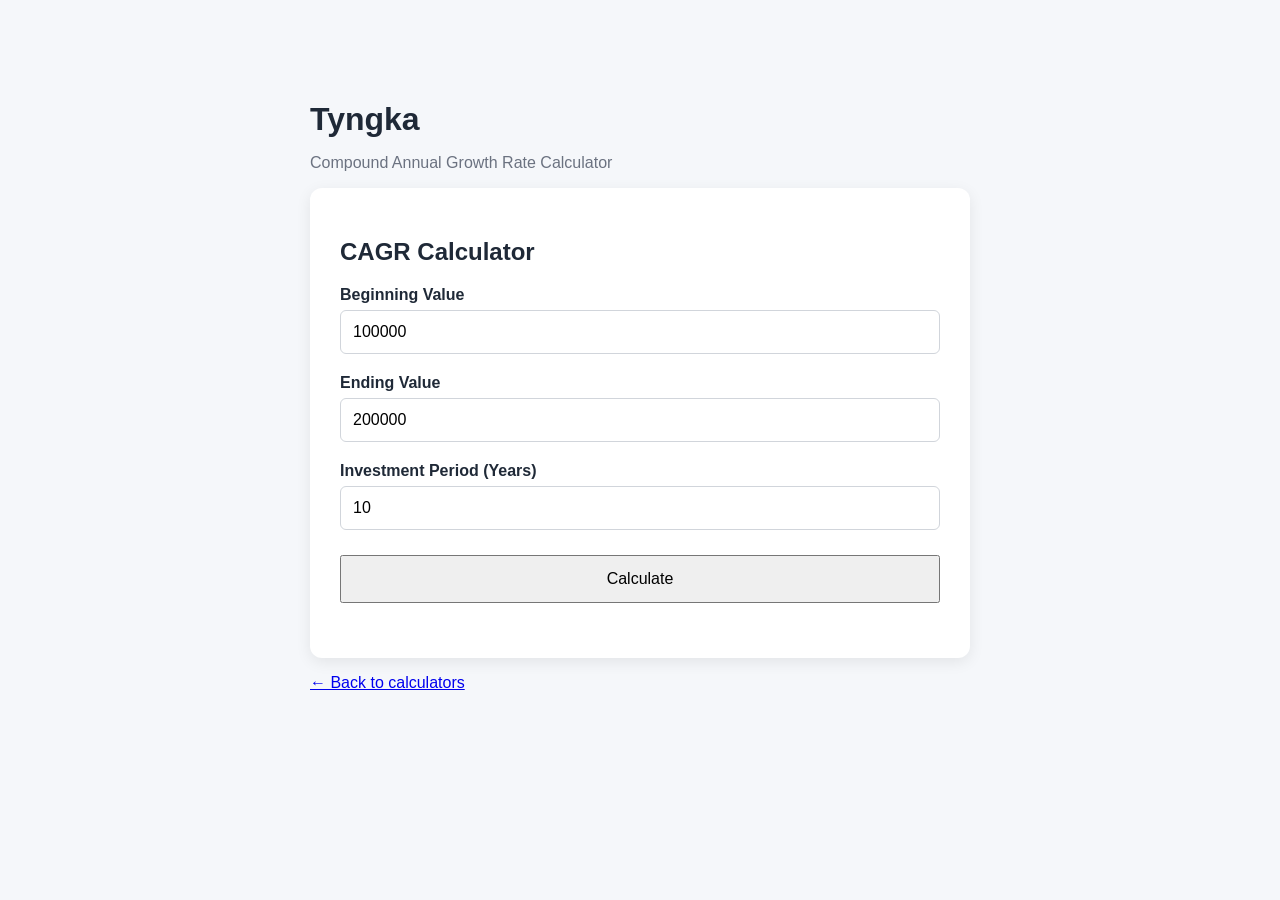
==== frontend/cagr.html @ e42d1c28 "Add calculator navigation and CAGR frontend" ====
<!DOCTYPE html>
<html lang="en">
<head>
    <meta charset="UTF-8">
    <meta name="viewport" content="width=device-width, initial-scale=1.0">

    <title>Tyngka - CAGR Calculator</title>

    <link rel="stylesheet" href="style.css">
</head>

<body>

    <main class="container">

        <h1>Tyngka</h1>

        <p class="subtitle">
            Compound Annual Growth Rate Calculator
        </p>

        <section class="calculator">

            <h2>CAGR Calculator</h2>

            <label for="beginning-value">
                Beginning Value
            </label>

            <input
                id="beginning-value"
                type="number"
                value="100000"
                min="1"
            >

            <label for="ending-value">
                Ending Value
            </label>

            <input
                id="ending-value"
                type="number"
                value="200000"
                min="1"
            >

            <label for="years">
                Investment Period (Years)
            </label>

            <input
                id="years"
                type="number"
                value="10"
                min="1"
                max="100"
                step="1"
            >

            <button id="calculate-cagr-button">
                Calculate
            </button>

            <div id="cagr-result" class="result"></div>

        </section>

        <p>
            <a href="index.html">← Back to calculators</a>
        </p>

    </main>

    <script src="cagr.js"></script>

</body>
</html>
---- frontend/style.css ----
* {
    box-sizing: border-box;
}

body {
    margin: 0;
    font-family: Arial, sans-serif;
    background: #f5f7fa;
    color: #1f2937;
}

.container {
    max-width: 700px;
    margin: 60px auto;
    padding: 20px;
}

h1 {
    margin-bottom: 5px;
}

.subtitle {
    color: #6b7280;
}

.calculator {
    background: white;
    padding: 30px;
    border-radius: 12px;
    box-shadow: 0 4px 15px rgba(0, 0, 0, 0.08);
}

label {
    display: block;
    margin-top: 20px;
    margin-bottom: 6px;
    font-weight: bold;
}

input {
    width: 100%;
    padding: 12px;
    font-size: 16px;
    border: 1px solid #d1d5db;
    border-radius: 6px;
}

button {
    margin-top: 25px;
    width: 100%;
    padding: 13px;
    font-size: 16px;
    cursor: pointer;
}

.result {
    margin-top: 25px;
    font-size: 18px;
    font-weight: bold;
}

.result-item {
    display: flex;
    justify-content: space-between;
    padding: 15px 0;
    border-bottom: 1px solid #e5e7eb;
}

.result-item:last-child {
    border-bottom: none;
}

.result-item strong {
    font-size: 20px;
}
.calculator-grid {
    display: grid;
    grid-template-columns: repeat(2, 1fr);
    gap: 20px;
    margin-top: 30px;
}

.calculator-card {
    display: block;
    background: white;
    padding: 25px;
    border-radius: 12px;
    box-shadow: 0 4px 15px rgba(0, 0, 0, 0.08);

    text-decoration: none;
    color: inherit;

    transition: transform 0.2s ease;
}

.calculator-card:hover {
    transform: translateY(-3px);
}

.calculator-card h2 {
    margin-top: 0;
}

.calculator-card p {
    color: #6b7280;
    line-height: 1.5;
}

.calculator-card span {
    font-weight: bold;
}

.calculator-card.disabled {
    opacity: 0.6;
    cursor: not-allowed;
}
@media (max-width: 600px) {
    .calculator-grid {
        grid-template-columns: 1fr;
    }
}
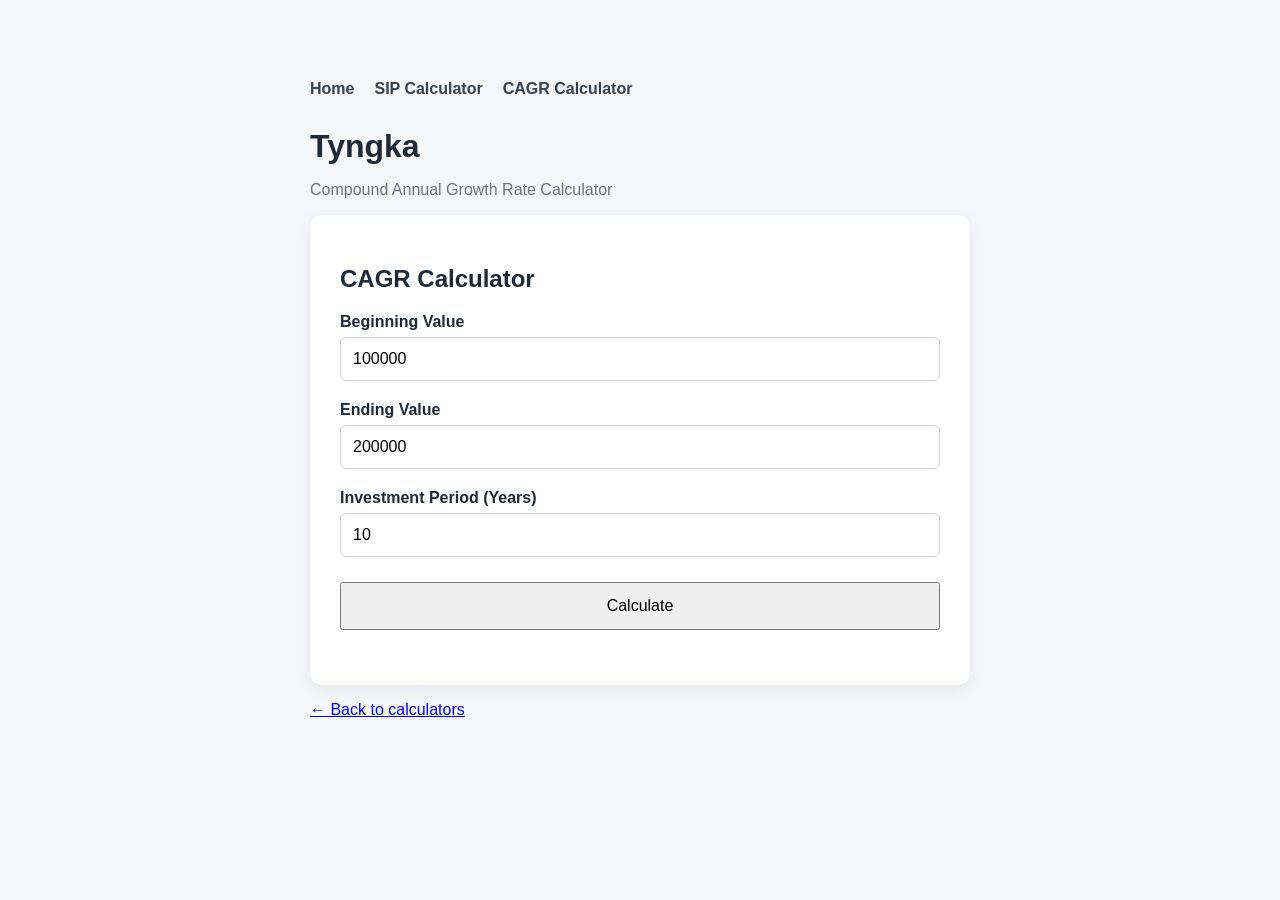
==== commit 54e33460: "Add calculator navigation and responsive styling" ====
--- a/frontend/cagr.html
+++ b/frontend/cagr.html
@@ -12,7 +12,13 @@
 <body>
 
     <main class="container">
+    <nav class="navigation">
 
+     <a href="index.html">Home</a>
+     <a href="sip.html">SIP Calculator</a>
+     <a href="cagr.html">CAGR Calculator</a>
+
+    </nav>
         <h1>Tyngka</h1>
 
         <p class="subtitle">
--- a/frontend/style.css
+++ b/frontend/style.css
@@ -118,4 +118,24 @@
     .calculator-grid {
         grid-template-columns: 1fr;
     }
+    
+    .navigation{
+        flex-direction: column;
+        gap:10px;
+    }
 }
+.navigation {
+    display: flex;
+    gap: 20px;
+    margin-bottom: 30px;
+}
+
+.navigation a {
+    text-decoration: none;
+    color: #374151;
+    font-weight: bold;
+}
+
+.navigation a:hover {
+    text-decoration: underline;
+}
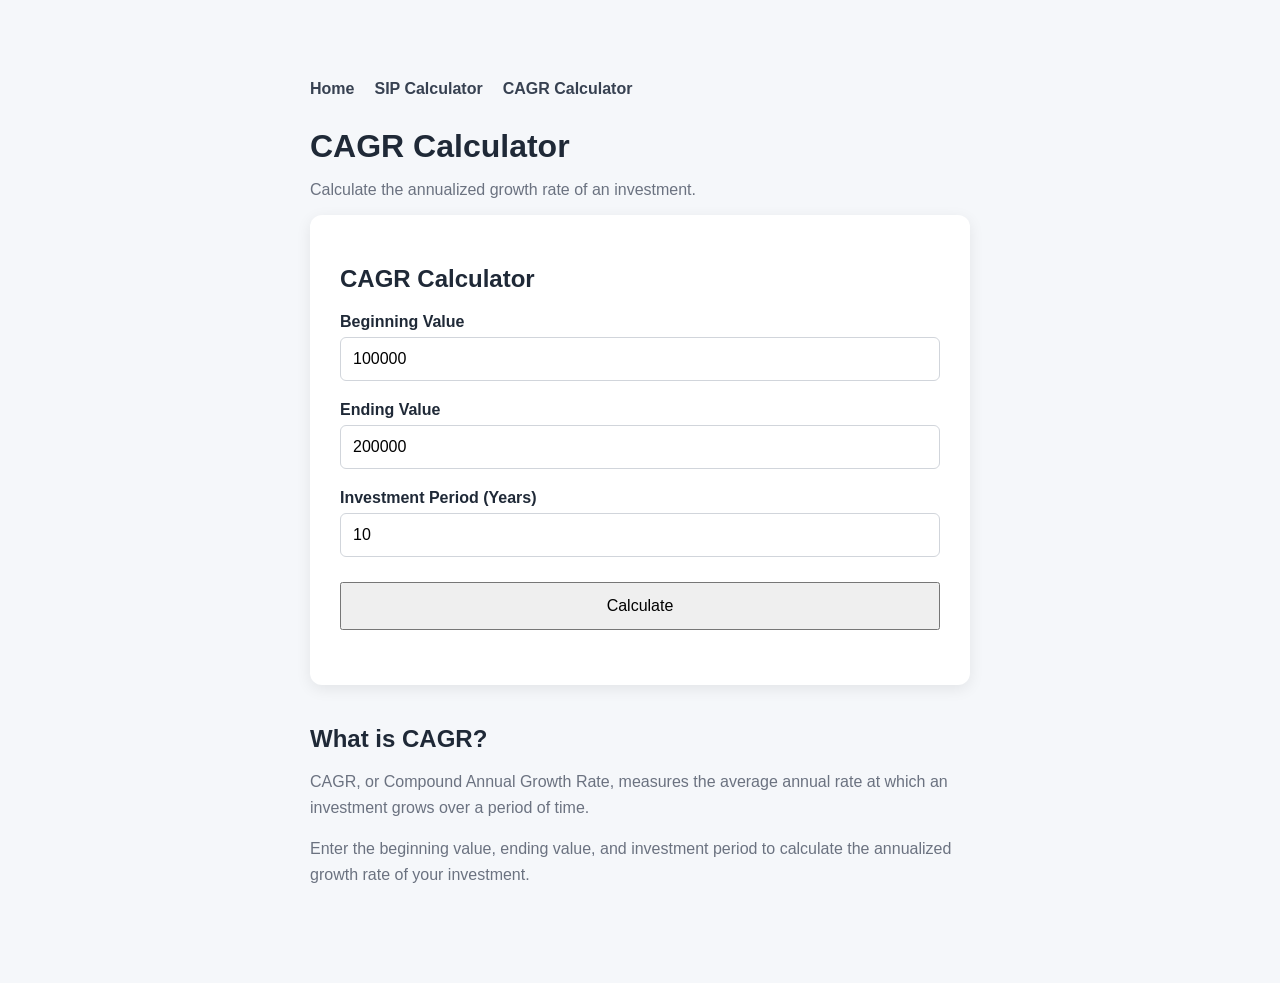
==== commit d108d3e3: "Improve CAGR calculator SEO" ====
--- a/frontend/cagr.html
+++ b/frontend/cagr.html
@@ -4,29 +4,33 @@
     <meta charset="UTF-8">
     <meta name="viewport" content="width=device-width, initial-scale=1.0">
 
-    <title>Tyngka - CAGR Calculator</title>
-
+    <title>Tyngka CAGR Calculator - Calculate Annualized Returns</title>
+    <meta
+        name="description"
+        content="Use the Tyngka CAGR Calculator to calculate the compound annual growth rate of an investment based on its beginning value, ending value, and investment period."
+    >
     <link rel="stylesheet" href="style.css">
 </head>
 
 <body>
 
     <main class="container">
-    <nav class="navigation">
 
-     <a href="index.html">Home</a>
-     <a href="sip.html">SIP Calculator</a>
-     <a href="cagr.html">CAGR Calculator</a>
+        <nav class="navigation">
 
-    </nav>
-        <h1>Tyngka</h1>
+            <a href="index.html">Home</a>
+            <a href="sip.html">SIP Calculator</a>
+            <a href="cagr.html">CAGR Calculator</a>
+
+        </nav>
+
+        <h1>CAGR Calculator</h1>
 
         <p class="subtitle">
-            Compound Annual Growth Rate Calculator
+            Calculate the annualized growth rate of an investment.
         </p>
 
         <section class="calculator">
-
             <h2>CAGR Calculator</h2>
 
             <label for="beginning-value">
@@ -71,10 +75,21 @@
             <div id="cagr-result" class="result"></div>
 
         </section>
+        <section class="about-section">
 
-        <p>
-            <a href="index.html">← Back to calculators</a>
-        </p>
+            <h2>What is CAGR?</h2>
+
+            <p>
+                CAGR, or Compound Annual Growth Rate, measures the average
+                annual rate at which an investment grows over a period of time.
+            </p>
+
+            <p>
+                Enter the beginning value, ending value, and investment period
+                to calculate the annualized growth rate of your investment.
+            </p>
+
+        </section>
 
     </main>
 
--- a/frontend/style.css
+++ b/frontend/style.css
@@ -73,6 +73,7 @@
 .result-item strong {
     font-size: 20px;
 }
+
 .calculator-grid {
     display: grid;
     grid-template-columns: repeat(2, 1fr);
@@ -114,6 +115,7 @@
     opacity: 0.6;
     cursor: not-allowed;
 }
+
 @media (max-width: 600px) {
     .calculator-grid {
         grid-template-columns: 1fr;
@@ -124,6 +126,7 @@
         gap:10px;
     }
 }
+
 .navigation {
     display: flex;
     gap: 20px;
@@ -139,3 +142,16 @@
 .navigation a:hover {
     text-decoration: underline;
 }
+
+.about-section {
+    margin-top: 40px;
+}
+
+.about-section h2 {
+    margin-bottom: 10px;
+}
+
+.about-section p {
+    color: #6b7280;
+    line-height: 1.6;
+}
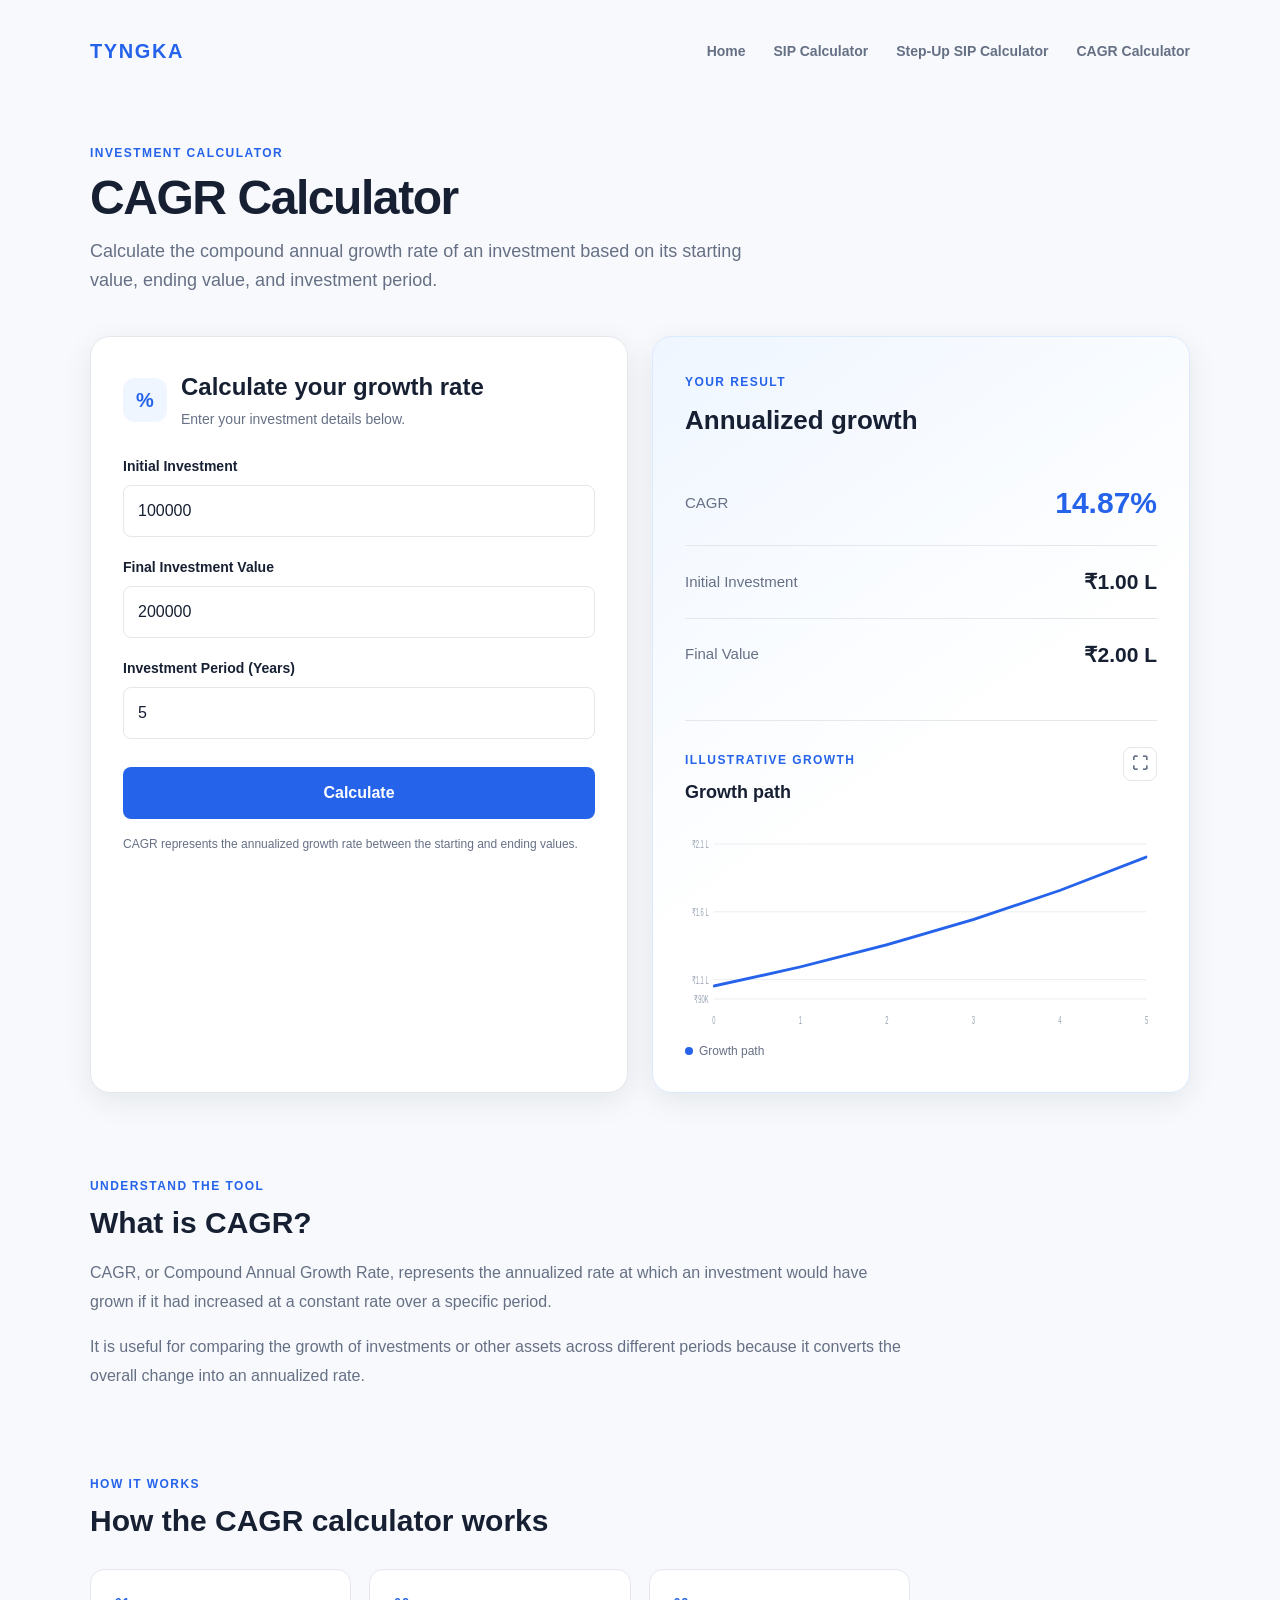
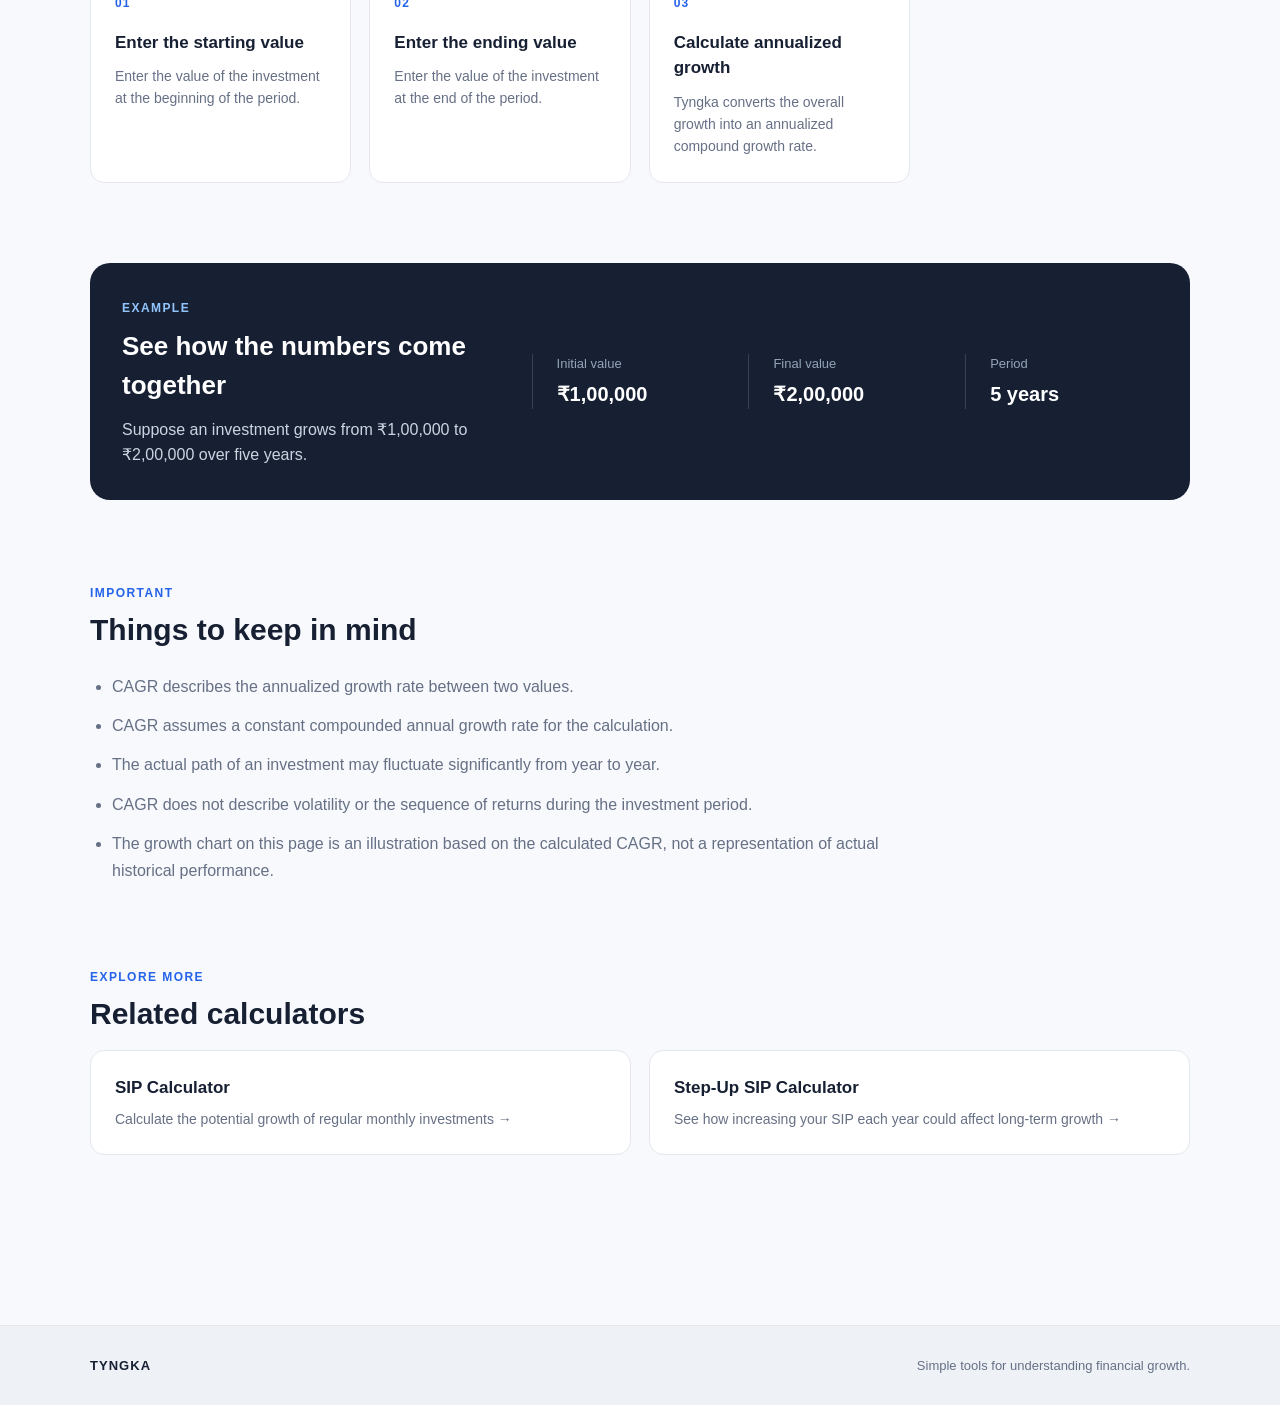
==== commit 6f26893a: "Add CAGR calculator" ====
--- a/frontend/cagr.html
+++ b/frontend/cagr.html
@@ -1,99 +1,673 @@
 <!DOCTYPE html>
 <html lang="en">
+
 <head>
+
     <meta charset="UTF-8">
-    <meta name="viewport" content="width=device-width, initial-scale=1.0">
-
-    <title>Tyngka CAGR Calculator - Calculate Annualized Returns</title>
+
+    <meta
+        name="viewport"
+        content="width=device-width, initial-scale=1.0"
+    >
+
+    <title>
+        Tyngka CAGR Calculator - Calculate Annualized Investment Growth
+    </title>
+
     <meta
         name="description"
-        content="Use the Tyngka CAGR Calculator to calculate the compound annual growth rate of an investment based on its beginning value, ending value, and investment period."
+        content="Use the Tyngka CAGR Calculator to calculate the compound annual growth rate of an investment based on its starting value, ending value, and investment period."
     >
-    <link rel="stylesheet" href="style.css">
+
+    <link
+        rel="stylesheet"
+        href="style.css"
+    >
+
 </head>
 
+
 <body>
 
     <main class="container">
 
+        <!-- Navigation -->
+
         <nav class="navigation">
 
-            <a href="index.html">Home</a>
-            <a href="sip.html">SIP Calculator</a>
-            <a href="cagr.html">CAGR Calculator</a>
+            <a href="index.html">
+                Home
+            </a>
+
+            <a href="sip.html">
+                SIP Calculator
+            </a>
+
+            <a href="step-up-sip.html">
+                Step-Up SIP Calculator
+            </a>
+
+            <a href="cagr.html">
+                CAGR Calculator
+            </a>
 
         </nav>
 
-        <h1>CAGR Calculator</h1>
-
-        <p class="subtitle">
-            Calculate the annualized growth rate of an investment.
-        </p>
-
-        <section class="calculator">
-            <h2>CAGR Calculator</h2>
-
-            <label for="beginning-value">
-                Beginning Value
-            </label>
-
-            <input
-                id="beginning-value"
-                type="number"
-                value="100000"
-                min="1"
-            >
-
-            <label for="ending-value">
-                Ending Value
-            </label>
-
-            <input
-                id="ending-value"
-                type="number"
-                value="200000"
-                min="1"
-            >
-
-            <label for="years">
-                Investment Period (Years)
-            </label>
-
-            <input
-                id="years"
-                type="number"
-                value="10"
-                min="1"
-                max="100"
-                step="1"
-            >
-
-            <button id="calculate-cagr-button">
-                Calculate
-            </button>
-
-            <div id="cagr-result" class="result"></div>
+
+        <!-- Page Header -->
+
+        <section class="page-header">
+
+            <span class="eyebrow">
+                INVESTMENT CALCULATOR
+            </span>
+
+            <h1>
+                CAGR Calculator
+            </h1>
+
+            <p class="subtitle">
+                Calculate the compound annual growth rate of an investment
+                based on its starting value, ending value, and investment period.
+            </p>
 
         </section>
-        <section class="about-section">
-
-            <h2>What is CAGR?</h2>
+
+
+        <!-- Calculator -->
+
+        <section class="calculator-layout">
+
+
+            <!-- Input Card -->
+
+            <div class="calculator calculator-input-card">
+
+                <div class="calculator-heading">
+
+                    <span class="calculator-icon">
+                        %
+                    </span>
+
+                    <div>
+
+                        <h2>
+                            Calculate your growth rate
+                        </h2>
+
+                        <p>
+                            Enter your investment details below.
+                        </p>
+
+                    </div>
+
+                </div>
+
+
+                <form id="cagrForm">
+
+
+                    <label for="initial-investment">
+                        Initial Investment
+                    </label>
+
+                    <input
+                        id="initial-investment"
+                        type="number"
+                        value="100000"
+                        min="1"
+                        inputmode="numeric"
+                        required
+                    >
+
+
+                    <label for="final-investment">
+                        Final Investment Value
+                    </label>
+
+                    <input
+                        id="final-investment"
+                        type="number"
+                        value="200000"
+                        min="0"
+                        inputmode="numeric"
+                        required
+                    >
+
+
+                    <label for="years">
+                        Investment Period (Years)
+                    </label>
+
+                    <input
+                        id="years"
+                        type="number"
+                        value="5"
+                        min="1"
+                        max="100"
+                        step="1"
+                        inputmode="numeric"
+                        required
+                    >
+
+
+                    <button
+                        id="calculate-button"
+                        type="submit"
+                    >
+                        Calculate
+                    </button>
+
+
+                    <p class="calculator-note">
+                        CAGR represents the annualized growth rate between
+                        the starting and ending values.
+                    </p>
+
+                </form>
+
+            </div>
+
+
+            <!-- Result Card -->
+
+            <div class="result-card">
+
+                <div class="result-card-header">
+
+                    <span class="eyebrow">
+                        YOUR RESULT
+                    </span>
+
+                    <h2>
+                        Annualized growth
+                    </h2>
+
+                </div>
+
+
+                <div
+                    id="result"
+                    class="result"
+                >
+
+                    <div
+                        id="result-placeholder"
+                        class="result-placeholder"
+                        hidden
+                    >
+
+                        <span class="result-placeholder-icon">
+                            %
+                        </span>
+
+                        <p>
+                            Enter your investment details and select
+                            <strong>Calculate</strong> to see your CAGR.
+                        </p>
+
+                    </div>
+
+
+                    <div id="result-values">
+
+                        <div class="result-item">
+
+                            <span>
+                                CAGR
+                            </span>
+
+                            <strong
+                                id="cagr-value"
+                            >
+                                —
+                            </strong>
+
+                        </div>
+
+
+                        <div class="result-item">
+
+                            <span>
+                                Initial Investment
+                            </span>
+
+                            <strong
+                                id="initial-value"
+                            >
+                                —
+                            </strong>
+
+                        </div>
+
+
+                        <div class="result-item">
+
+                            <span>
+                                Final Value
+                            </span>
+
+                            <strong
+                                id="final-value"
+                            >
+                                —
+                            </strong>
+
+                        </div>
+
+                    </div>
+
+                </div>
+
+
+                <!-- Growth Chart -->
+
+                <div
+                    id="projection-chart-section"
+                    class="projection-chart-section"
+                    hidden
+                >
+
+                    <div class="projection-chart-header">
+
+                        <div>
+
+                            <span class="eyebrow">
+                                ILLUSTRATIVE GROWTH
+                            </span>
+
+                            <h3>
+                                Growth path
+                            </h3>
+
+                        </div>
+
+
+                        <button
+                            type="button"
+                            id="maximize-chart-button"
+                            class="chart-expand-button"
+                            aria-label="Maximize CAGR growth chart"
+                            title="Expand chart"
+                        >
+                            ⛶
+                        </button>
+
+                    </div>
+
+
+                    <div
+                        id="projection-chart"
+                        class="projection-chart"
+                        role="button"
+                        tabindex="0"
+                        aria-label="Open enlarged CAGR growth chart"
+                    ></div>
+
+
+                    <div class="chart-legend">
+
+                        <span>
+                            <i class="legend-dot projected"></i>
+                            Growth path
+                        </span>
+
+                    </div>
+
+                </div>
+
+            </div>
+
+        </section>
+
+
+        <!-- Chart Dialog -->
+
+        <dialog
+            id="chart-dialog"
+            class="chart-dialog"
+        >
+
+            <div class="chart-dialog-header">
+
+                <div>
+
+                    <span class="eyebrow">
+                        ILLUSTRATIVE GROWTH
+                    </span>
+
+                    <h2>
+                        CAGR growth path
+                    </h2>
+
+                </div>
+
+
+                <button
+                    type="button"
+                    id="close-chart-button"
+                    class="chart-close-button"
+                    aria-label="Close chart"
+                    title="Close"
+                >
+                    ×
+                </button>
+
+            </div>
+
+
+            <div
+                id="projection-chart-large"
+                class="projection-chart-large"
+            ></div>
+
+
+            <div class="chart-legend">
+
+                <span>
+                    <i class="legend-dot invested"></i>
+                    Starting value
+                </span>
+
+                <span>
+                    <i class="legend-dot projected"></i>
+                    Growth path
+                </span>
+
+            </div>
+
+        </dialog>
+
+
+        <!-- About -->
+
+        <section class="content-section">
+
+            <span class="eyebrow">
+                UNDERSTAND THE TOOL
+            </span>
+
+            <h2>
+                What is CAGR?
+            </h2>
 
             <p>
-                CAGR, or Compound Annual Growth Rate, measures the average
-                annual rate at which an investment grows over a period of time.
+                CAGR, or Compound Annual Growth Rate, represents the
+                annualized rate at which an investment would have grown
+                if it had increased at a constant rate over a specific
+                period.
             </p>
 
             <p>
-                Enter the beginning value, ending value, and investment period
-                to calculate the annualized growth rate of your investment.
+                It is useful for comparing the growth of investments
+                or other assets across different periods because it
+                converts the overall change into an annualized rate.
             </p>
 
         </section>
 
+
+        <!-- How It Works -->
+
+        <section class="content-section">
+
+            <span class="eyebrow">
+                HOW IT WORKS
+            </span>
+
+            <h2>
+                How the CAGR calculator works
+            </h2>
+
+            <div class="info-grid">
+
+
+                <div class="info-card">
+
+                    <span class="info-number">
+                        01
+                    </span>
+
+                    <h3>
+                        Enter the starting value
+                    </h3>
+
+                    <p>
+                        Enter the value of the investment at the beginning
+                        of the period.
+                    </p>
+
+                </div>
+
+
+                <div class="info-card">
+
+                    <span class="info-number">
+                        02
+                    </span>
+
+                    <h3>
+                        Enter the ending value
+                    </h3>
+
+                    <p>
+                        Enter the value of the investment at the end of
+                        the period.
+                    </p>
+
+                </div>
+
+
+                <div class="info-card">
+
+                    <span class="info-number">
+                        03
+                    </span>
+
+                    <h3>
+                        Calculate annualized growth
+                    </h3>
+
+                    <p>
+                        Tyngka converts the overall growth into an
+                        annualized compound growth rate.
+                    </p>
+
+                </div>
+
+
+            </div>
+
+        </section>
+
+
+        <!-- Example -->
+
+        <section class="example-section">
+
+            <div class="example-card">
+
+                <div>
+
+                    <span class="eyebrow">
+                        EXAMPLE
+                    </span>
+
+                    <h2>
+                        See how the numbers come together
+                    </h2>
+
+                    <p>
+                        Suppose an investment grows from ₹1,00,000 to
+                        ₹2,00,000 over five years.
+                    </p>
+
+                </div>
+
+
+                <div class="example-value">
+
+                    <span>
+                        Initial value
+                    </span>
+
+                    <strong>
+                        ₹1,00,000
+                    </strong>
+
+                </div>
+
+
+                <div class="example-value">
+
+                    <span>
+                        Final value
+                    </span>
+
+                    <strong>
+                        ₹2,00,000
+                    </strong>
+
+                </div>
+
+
+                <div class="example-value">
+
+                    <span>
+                        Period
+                    </span>
+
+                    <strong>
+                        5 years
+                    </strong>
+
+                </div>
+
+            </div>
+
+        </section>
+
+
+        <!-- Assumptions -->
+
+        <section class="content-section">
+
+            <span class="eyebrow">
+                IMPORTANT
+            </span>
+
+            <h2>
+                Things to keep in mind
+            </h2>
+
+            <ul class="assumption-list">
+
+                <li>
+                    CAGR describes the annualized growth rate between
+                    two values.
+                </li>
+
+                <li>
+                    CAGR assumes a constant compounded annual growth
+                    rate for the calculation.
+                </li>
+
+                <li>
+                    The actual path of an investment may fluctuate
+                    significantly from year to year.
+                </li>
+
+                <li>
+                    CAGR does not describe volatility or the sequence
+                    of returns during the investment period.
+                </li>
+
+                <li>
+                    The growth chart on this page is an illustration
+                    based on the calculated CAGR, not a representation
+                    of actual historical performance.
+                </li>
+
+            </ul>
+
+        </section>
+
+
+        <!-- Related Calculators -->
+
+        <section class="related-section">
+
+            <span class="eyebrow">
+                EXPLORE MORE
+            </span>
+
+            <h2>
+                Related calculators
+            </h2>
+
+            <div class="related-grid">
+
+                <a
+                    href="sip.html"
+                    class="related-card"
+                >
+
+                    <strong>
+                        SIP Calculator
+                    </strong>
+
+                    <span>
+                        Calculate the potential growth of regular monthly
+                        investments →
+                    </span>
+
+                </a>
+
+
+                <a
+                    href="step-up-sip.html"
+                    class="related-card"
+                >
+
+                    <strong>
+                        Step-Up SIP Calculator
+                    </strong>
+
+                    <span>
+                        See how increasing your SIP each year could affect
+                        long-term growth →
+                    </span>
+
+                </a>
+
+            </div>
+
+        </section>
+
     </main>
 
+
+    <!-- Footer -->
+
+    <footer class="site-footer">
+
+        <div class="footer-inner">
+
+            <strong>
+                TYNGKA
+            </strong>
+
+            <span>
+                Simple tools for understanding financial growth.
+            </span>
+
+        </div>
+
+    </footer>
+
+
     <script src="cagr.js"></script>
 
 </body>
+
 </html>
--- a/frontend/style.css
+++ b/frontend/style.css
@@ -1,157 +1,1045 @@
+:root {
+    --tyngka-bg: #f7f9fc;
+    --tyngka-surface: #ffffff;
+    --tyngka-text: #172033;
+    --tyngka-muted: #667085;
+    --tyngka-border: #e4e7ec;
+    --tyngka-primary: #2563eb;
+    --tyngka-primary-dark: #1d4ed8;
+    --tyngka-success: #059669;
+
+    --radius-sm: 8px;
+    --radius-md: 14px;
+    --radius-lg: 20px;
+
+    --shadow-card: 0 8px 30px rgba(16, 24, 40, 0.08);
+    --shadow-hover: 0 12px 35px rgba(16, 24, 40, 0.12);
+
+    --content-width: 1100px;
+}
+
+
+/* ---------- Global ---------- */
+
 * {
     box-sizing: border-box;
+}
+
+html {
+    scroll-behavior: smooth;
 }
 
 body {
     margin: 0;
     font-family: Arial, sans-serif;
-    background: #f5f7fa;
-    color: #1f2937;
-}
+    background: var(--tyngka-bg);
+    color: var(--tyngka-text);
+    line-height: 1.5;
+}
+
+a {
+    color: inherit;
+}
+
+button,
+input {
+    font: inherit;
+}
+
+
+/* ---------- Layout ---------- */
 
 .container {
+    width: min(var(--content-width), calc(100% - 40px));
+    margin: 0 auto;
+    padding: 32px 0 70px;
+}
+
+
+/* ---------- Navigation ---------- */
+
+.navigation {
+    display: flex;
+    align-items: center;
+    gap: 28px;
+    margin-bottom: 70px;
+    padding: 4px 0;
+}
+
+.navigation::before {
+    content: "TYNGKA";
+    margin-right: auto;
+    font-size: 20px;
+    font-weight: 800;
+    letter-spacing: 0.08em;
+    color: var(--tyngka-primary);
+}
+
+.navigation a {
+    text-decoration: none;
+    color: var(--tyngka-muted);
+    font-size: 14px;
+    font-weight: 600;
+    transition: color 0.2s ease;
+}
+
+.navigation a:hover {
+    color: var(--tyngka-primary);
+}
+
+
+/* ---------- Page Header ---------- */
+
+h1 {
+    margin: 0 0 12px;
+    font-size: clamp(32px, 5vw, 48px);
+    line-height: 1.1;
+    letter-spacing: -0.03em;
+}
+
+.subtitle {
     max-width: 700px;
-    margin: 60px auto;
-    padding: 20px;
-}
-
-h1 {
-    margin-bottom: 5px;
-}
-
-.subtitle {
-    color: #6b7280;
-}
+    margin: 0;
+    color: var(--tyngka-muted);
+    font-size: 18px;
+    line-height: 1.6;
+}
+
+
+/* ---------- Calculator Grid ---------- */
+
+.calculator-grid {
+    display: grid;
+    grid-template-columns: repeat(3, 1fr);
+    gap: 24px;
+    margin-top: 45px;
+}
+
+
+/* ---------- Calculator Cards ---------- */
+
+.calculator-card {
+    display: flex;
+    flex-direction: column;
+    min-height: 240px;
+    padding: 28px;
+    background: var(--tyngka-surface);
+    border: 1px solid var(--tyngka-border);
+    border-radius: var(--radius-lg);
+    box-shadow: var(--shadow-card);
+
+    text-decoration: none;
+    color: inherit;
+
+    transition:
+        transform 0.2s ease,
+        box-shadow 0.2s ease,
+        border-color 0.2s ease;
+}
+
+.calculator-card:hover {
+    transform: translateY(-4px);
+    box-shadow: var(--shadow-hover);
+    border-color: #c7d7fe;
+}
+
+.calculator-card h2 {
+    margin: 0 0 14px;
+    font-size: 22px;
+    line-height: 1.25;
+}
+
+.calculator-card p {
+    margin: 0;
+    color: var(--tyngka-muted);
+    line-height: 1.6;
+}
+
+.calculator-card span {
+    margin-top: auto;
+    padding-top: 24px;
+    color: var(--tyngka-primary);
+    font-weight: 700;
+}
+
+.calculator-card.disabled {
+    opacity: 0.6;
+    cursor: not-allowed;
+}
+
+
+/* ---------- Calculator ---------- */
 
 .calculator {
-    background: white;
-    padding: 30px;
-    border-radius: 12px;
-    box-shadow: 0 4px 15px rgba(0, 0, 0, 0.08);
-}
+    max-width: 720px;
+    margin-top: 40px;
+    padding: 32px;
+    background: var(--tyngka-surface);
+    border: 1px solid var(--tyngka-border);
+    border-radius: var(--radius-lg);
+    box-shadow: var(--shadow-card);
+}
+
+.calculator h2 {
+    margin-top: 0;
+    margin-bottom: 28px;
+    font-size: 24px;
+}
+
+
+/* ---------- Form Fields ---------- */
 
 label {
     display: block;
     margin-top: 20px;
-    margin-bottom: 6px;
-    font-weight: bold;
+    margin-bottom: 8px;
+    color: var(--tyngka-text);
+    font-size: 14px;
+    font-weight: 700;
 }
 
 input {
     width: 100%;
-    padding: 12px;
+    padding: 13px 14px;
+    background: #ffffff;
+    color: var(--tyngka-text);
+    border: 1px solid var(--tyngka-border);
+    border-radius: var(--radius-sm);
     font-size: 16px;
-    border: 1px solid #d1d5db;
-    border-radius: 6px;
-}
+    outline: none;
+    transition:
+        border-color 0.2s ease,
+        box-shadow 0.2s ease;
+}
+
+input:focus {
+    border-color: var(--tyngka-primary);
+    box-shadow: 0 0 0 3px rgba(37, 99, 235, 0.12);
+}
+
+
+/* ---------- Buttons ---------- */
 
 button {
-    margin-top: 25px;
     width: 100%;
-    padding: 13px;
+    margin-top: 28px;
+    padding: 14px 20px;
+
+    background: var(--tyngka-primary);
+    color: white;
+
+    border: none;
+    border-radius: var(--radius-sm);
+
     font-size: 16px;
+    font-weight: 700;
+
     cursor: pointer;
-}
+
+    transition:
+        background 0.2s ease,
+        transform 0.2s ease;
+}
+
+button:hover {
+    background: var(--tyngka-primary-dark);
+    transform: translateY(-1px);
+}
+
+button:disabled {
+    opacity: 0.7;
+    cursor: wait;
+    transform: none;
+}
+
+
+/* ---------- Results ---------- */
 
 .result {
-    margin-top: 25px;
-    font-size: 18px;
-    font-weight: bold;
+    margin-top: 30px;
+    padding-top: 10px;
 }
 
 .result-item {
     display: flex;
     justify-content: space-between;
-    padding: 15px 0;
-    border-bottom: 1px solid #e5e7eb;
+    align-items: center;
+    gap: 20px;
+
+    padding: 16px 0;
+
+    border-bottom: 1px solid var(--tyngka-border);
 }
 
 .result-item:last-child {
     border-bottom: none;
 }
 
+.result-item span {
+    color: var(--tyngka-muted);
+    font-size: 15px;
+}
+
 .result-item strong {
+    color: var(--tyngka-text);
+    font-size: 21px;
+}
+
+
+/* ---------- Information Sections ---------- */
+
+.about-section {
+    max-width: 760px;
+    margin-top: 60px;
+}
+
+.about-section h2 {
+    margin: 0 0 16px;
+    font-size: 26px;
+}
+
+.about-section p {
+    margin: 0 0 16px;
+    color: var(--tyngka-muted);
+    line-height: 1.7;
+}
+
+
+/* ---------- Mobile ---------- */
+
+@media (max-width: 850px) {
+    .calculator-grid {
+        grid-template-columns: 1fr;
+    }
+}
+
+@media (max-width: 600px) {
+
+    .container {
+        width: min(100% - 32px, var(--content-width));
+        padding: 20px 0 50px;
+    }
+
+    .navigation {
+        flex-wrap: wrap;
+        gap: 14px 20px;
+        margin-bottom: 45px;
+    }
+
+    .navigation::before {
+        width: 100%;
+        margin-bottom: 4px;
+    }
+
+    h1 {
+        font-size: 34px;
+    }
+
+    .subtitle {
+        font-size: 16px;
+    }
+
+    .calculator-grid {
+        margin-top: 30px;
+    }
+
+    .calculator-card {
+        min-height: auto;
+        padding: 24px;
+    }
+
+    .calculator {
+        padding: 24px 20px;
+    }
+
+    .result-item {
+        align-items: flex-start;
+        flex-direction: column;
+        gap: 5px;
+    }
+}
+/* =========================================
+   Calculator Page Template
+   ========================================= */
+
+.page-header {
+    max-width: 760px;
+    margin-bottom: 42px;
+}
+
+.eyebrow {
+    display: inline-block;
+    margin-bottom: 10px;
+
+    color: var(--tyngka-primary);
+
+    font-size: 12px;
+    font-weight: 800;
+    letter-spacing: 0.12em;
+}
+
+.calculator-layout {
+    display: grid;
+    grid-template-columns: minmax(0, 1fr) minmax(0, 1fr);
+    gap: 24px;
+    align-items: stretch;
+}
+
+.calculator-input-card {
+    max-width: none;
+    margin-top: 0;
+}
+
+.calculator-heading {
+    display: flex;
+    align-items: center;
+    gap: 14px;
+    margin-bottom: 26px;
+}
+
+.calculator-heading h2 {
+    margin: 0 0 4px;
+}
+
+.calculator-heading p {
+    margin: 0;
+    color: var(--tyngka-muted);
+    font-size: 14px;
+}
+
+.calculator-icon {
+    display: flex;
+    align-items: center;
+    justify-content: center;
+
+    width: 44px;
+    height: 44px;
+
+    flex-shrink: 0;
+
+    background: #eff6ff;
+    color: var(--tyngka-primary);
+
+    border-radius: 12px;
+
     font-size: 20px;
-}
-
-.calculator-grid {
+    font-weight: 800;
+}
+
+.calculator-note {
+    margin: 16px 0 0;
+
+    color: var(--tyngka-muted);
+    font-size: 12px;
+    line-height: 1.5;
+}
+
+
+/* ---------- Result Card ---------- */
+
+.result-card {
+    display: flex;
+    flex-direction: column;
+
+    min-height: 100%;
+
+    padding: 32px;
+
+    background:
+        linear-gradient(
+            145deg,
+            #eff6ff 0%,
+            #ffffff 55%
+        );
+
+    border: 1px solid #dbeafe;
+    border-radius: var(--radius-lg);
+
+    box-shadow: var(--shadow-card);
+}
+
+.result-card-header h2 {
+    margin: 0;
+    font-size: 26px;
+}
+
+.result-card .result {
+    margin-top: 30px;
+}
+
+.result-card .result-item {
+    padding: 20px 0;
+}
+
+.result-card .result-item:first-child {
+    padding-top: 0;
+}
+
+.result-card .result-item:first-child strong {
+    color: var(--tyngka-primary);
+    font-size: 30px;
+}
+
+.result-card .result-item strong {
+    font-size: 21px;
+}
+
+.result-placeholder {
+    display: flex;
+    flex-direction: column;
+    align-items: flex-start;
+
+    margin-top: 10px;
+    padding: 28px 0;
+}
+
+.result-placeholder[hidden] {
+    display: none;
+}
+
+.result-placeholder-icon {
+    display: flex;
+    align-items: center;
+    justify-content: center;
+
+    width: 48px;
+    height: 48px;
+
+    margin-bottom: 16px;
+
+    background: #ffffff;
+    color: var(--tyngka-primary);
+
+    border: 1px solid var(--tyngka-border);
+    border-radius: 12px;
+
+    font-size: 22px;
+    font-weight: 700;
+}
+
+.result-placeholder p {
+    max-width: 340px;
+    margin: 0;
+
+    color: var(--tyngka-muted);
+    line-height: 1.6;
+}
+
+
+/* ---------- Content Sections ---------- */
+
+.content-section {
+    max-width: 820px;
+    margin-top: 80px;
+}
+
+.content-section h2,
+.related-section h2 {
+    margin: 0 0 18px;
+
+    font-size: 30px;
+    line-height: 1.2;
+}
+
+.content-section > p {
+    color: var(--tyngka-muted);
+    line-height: 1.8;
+}
+
+
+/* ---------- Information Cards ---------- */
+
+.info-grid {
+    display: grid;
+    grid-template-columns: repeat(3, 1fr);
+    gap: 18px;
+    margin-top: 30px;
+}
+
+.info-card {
+    padding: 24px;
+
+    background: var(--tyngka-surface);
+
+    border: 1px solid var(--tyngka-border);
+    border-radius: var(--radius-md);
+}
+
+.info-number {
+    display: block;
+    margin-bottom: 18px;
+
+    color: var(--tyngka-primary);
+
+    font-size: 12px;
+    font-weight: 800;
+    letter-spacing: 0.1em;
+}
+
+.info-card h3 {
+    margin: 0 0 10px;
+    font-size: 17px;
+}
+
+.info-card p {
+    margin: 0;
+
+    color: var(--tyngka-muted);
+    font-size: 14px;
+    line-height: 1.6;
+}
+
+
+/* ---------- Example ---------- */
+
+.example-section {
+    margin-top: 80px;
+}
+
+.example-card {
+    display: grid;
+    grid-template-columns: 2fr 1fr 1fr 1fr;
+    gap: 24px;
+    align-items: center;
+
+    padding: 32px;
+
+    background: var(--tyngka-text);
+    color: white;
+
+    border-radius: var(--radius-lg);
+}
+
+.example-card h2 {
+    margin: 0 0 12px;
+    font-size: 26px;
+}
+
+.example-card p {
+    margin: 0;
+
+    color: #cbd5e1;
+
+    line-height: 1.6;
+}
+
+.example-card .eyebrow {
+    color: #93c5fd;
+}
+
+.example-value {
+    padding-left: 24px;
+
+    border-left: 1px solid rgba(255, 255, 255, 0.15);
+}
+
+.example-value span {
+    display: block;
+
+    margin-bottom: 6px;
+
+    color: #94a3b8;
+
+    font-size: 13px;
+}
+
+.example-value strong {
+    font-size: 20px;
+}
+
+
+/* ---------- Assumptions ---------- */
+
+.assumption-list {
+    margin: 25px 0 0;
+    padding-left: 22px;
+
+    color: var(--tyngka-muted);
+}
+
+.assumption-list li {
+    margin-bottom: 12px;
+    line-height: 1.7;
+}
+
+
+/* ---------- Related Calculators ---------- */
+
+.related-section {
+    margin-top: 80px;
+}
+
+.related-grid {
     display: grid;
     grid-template-columns: repeat(2, 1fr);
+    gap: 18px;
+}
+
+.related-card {
+    display: flex;
+    flex-direction: column;
+    gap: 8px;
+
+    padding: 24px;
+
+    background: var(--tyngka-surface);
+
+    border: 1px solid var(--tyngka-border);
+    border-radius: var(--radius-md);
+
+    text-decoration: none;
+
+    transition:
+        transform 0.2s ease,
+        box-shadow 0.2s ease,
+        border-color 0.2s ease;
+}
+
+.related-card:hover {
+    transform: translateY(-3px);
+    border-color: #c7d7fe;
+    box-shadow: var(--shadow-card);
+}
+
+.related-card strong {
+    font-size: 17px;
+}
+
+.related-card span {
+    color: var(--tyngka-muted);
+    font-size: 14px;
+    line-height: 1.5;
+}
+
+
+/* ---------- Footer ---------- */
+
+.site-footer {
+    margin-top: 100px;
+    padding: 30px 20px;
+
+    background: #eef2f7;
+
+    border-top: 1px solid var(--tyngka-border);
+}
+
+.footer-inner {
+    width: min(var(--content-width), calc(100% - 40px));
+    margin: 0 auto;
+
+    display: flex;
+    justify-content: space-between;
     gap: 20px;
+
+    color: var(--tyngka-muted);
+    font-size: 13px;
+}
+
+.footer-inner strong {
+    color: var(--tyngka-text);
+    letter-spacing: 0.08em;
+}
+
+
+/* ---------- Calculator Mobile ---------- */
+
+@media (max-width: 850px) {
+
+    .calculator-layout {
+        grid-template-columns: 1fr;
+    }
+
+    .info-grid {
+        grid-template-columns: 1fr;
+    }
+
+    .example-card {
+        grid-template-columns: 1fr 1fr;
+    }
+
+    .example-card > div:first-child {
+        grid-column: 1 / -1;
+    }
+
+    .example-value {
+        padding-left: 0;
+        border-left: none;
+    }
+}
+
+@media (max-width: 600px) {
+
+    .page-header {
+        margin-bottom: 30px;
+    }
+
+    .calculator-layout {
+        gap: 16px;
+    }
+
+    .calculator,
+    .result-card {
+        padding: 24px 20px;
+    }
+
+    .content-section,
+    .example-section,
+    .related-section {
+        margin-top: 60px;
+    }
+
+    .content-section h2,
+    .related-section h2 {
+        font-size: 26px;
+    }
+
+    .example-card {
+        grid-template-columns: 1fr;
+        padding: 24px;
+    }
+
+    .example-card > div:first-child {
+        grid-column: auto;
+    }
+
+    .related-grid {
+        grid-template-columns: 1fr;
+    }
+
+    .footer-inner {
+        flex-direction: column;
+    }
+}
+/* =========================================================
+   Projection Chart
+   ========================================================= */
+
+.projection-chart-section {
     margin-top: 30px;
-}
-
-.calculator-card {
+    padding-top: 26px;
+    border-top: 1px solid var(--tyngka-border);
+}
+
+.projection-chart-header {
+    display: flex;
+    align-items: flex-start;
+    justify-content: space-between;
+    gap: 15px;
+}
+
+.projection-chart-header h3 {
+    margin: 0;
+    font-size: 18px;
+}
+
+/* Small chart maximize control */
+
+.chart-expand-button {
+    width: 34px !important;
+    height: 34px;
+    min-width: 34px;
+    margin: 0 !important;
+    padding: 0 !important;
+
+    display: flex;
+    align-items: center;
+    justify-content: center;
+
+    background: #ffffff !important;
+    color: var(--tyngka-muted) !important;
+
+    border: 1px solid var(--tyngka-border) !important;
+    border-radius: 8px;
+
+    font-size: 16px;
+    line-height: 1;
+
+    cursor: pointer;
+
+    transition:
+        background 0.2s ease,
+        color 0.2s ease,
+        border-color 0.2s ease,
+        transform 0.2s ease;
+}
+
+.chart-expand-button:hover {
+    background: #eff6ff !important;
+    color: var(--tyngka-primary) !important;
+    border-color: #c7d7fe !important;
+    transform: none;
+}
+
+.projection-chart {
+    margin-top: 18px;
+    min-height: 210px;
+    cursor: zoom-in;
+}
+
+.chart-svg {
     display: block;
-    background: white;
-    padding: 25px;
-    border-radius: 12px;
-    box-shadow: 0 4px 15px rgba(0, 0, 0, 0.08);
-
-    text-decoration: none;
-    color: inherit;
-
-    transition: transform 0.2s ease;
-}
-
-.calculator-card:hover {
-    transform: translateY(-3px);
-}
-
-.calculator-card h2 {
-    margin-top: 0;
-}
-
-.calculator-card p {
-    color: #6b7280;
-    line-height: 1.5;
-}
-
-.calculator-card span {
-    font-weight: bold;
-}
-
-.calculator-card.disabled {
-    opacity: 0.6;
-    cursor: not-allowed;
-}
+    width: 100%;
+    height: 210px;
+}
+
+.chart-line {
+    fill: none !important;
+    stroke-width: 3;
+    stroke-linecap: round;
+    stroke-linejoin: round;
+}
+
+.chart-invested {
+    stroke: #94a3b8;
+}
+
+.chart-projected {
+    stroke: var(--tyngka-primary);
+}
+
+.chart-grid-line {
+    stroke: #e5e7eb;
+    stroke-width: 1;
+}
+
+.chart-axis-label {
+    fill: #98a2b3;
+    font-size: 11px;
+}
+
+.chart-legend {
+    display: flex;
+    gap: 20px;
+    margin-top: 8px;
+
+    color: var(--tyngka-muted);
+    font-size: 12px;
+}
+
+.chart-legend span {
+    display: inline-flex;
+    align-items: center;
+    gap: 6px;
+}
+
+.legend-dot {
+    display: inline-block;
+    width: 8px;
+    height: 8px;
+    border-radius: 50%;
+}
+
+.legend-dot.invested {
+    background: #94a3b8;
+}
+
+.legend-dot.projected {
+    background: var(--tyngka-primary);
+}
+
+
+/* =========================================================
+   Expanded Chart Dialog
+   ========================================================= */
+
+.chart-dialog {
+    width: min(1000px, calc(100% - 32px));
+
+    padding: 32px;
+
+    background: var(--tyngka-surface);
+    color: var(--tyngka-text);
+
+    border: 1px solid var(--tyngka-border);
+    border-radius: var(--radius-lg);
+
+    box-shadow: 0 30px 80px rgba(16, 24, 40, 0.25);
+}
+
+.chart-dialog::backdrop {
+    background: rgba(15, 23, 42, 0.55);
+    backdrop-filter: blur(4px);
+}
+
+.chart-dialog-header {
+    display: flex;
+    align-items: flex-start;
+    justify-content: space-between;
+    gap: 20px;
+}
+
+.chart-dialog-header h2 {
+    margin: 0;
+    font-size: 28px;
+}
+
+
+/* Small close button */
+
+.chart-close-button {
+    width: 36px !important;
+    height: 36px;
+
+    min-width: 36px;
+
+    margin: 0 !important;
+    padding: 0 !important;
+
+    display: flex;
+    align-items: center;
+    justify-content: center;
+
+    background: transparent !important;
+    color: var(--tyngka-muted) !important;
+
+    border: 1px solid var(--tyngka-border) !important;
+    border-radius: 8px;
+
+    font-size: 20px;
+    line-height: 1;
+
+    cursor: pointer;
+
+    transition:
+        background 0.2s ease,
+        color 0.2s ease;
+}
+
+.chart-close-button:hover {
+    background: #f2f4f7 !important;
+    color: var(--tyngka-text) !important;
+    transform: none;
+}
+
+.projection-chart-large {
+    margin-top: 25px;
+}
+
+.projection-chart-large .chart-svg {
+    height: 450px;
+}
+
+
+/* =========================================================
+   Mobile
+   ========================================================= */
 
 @media (max-width: 600px) {
-    .calculator-grid {
-        grid-template-columns: 1fr;
-    }
-    
-    .navigation{
-        flex-direction: column;
-        gap:10px;
-    }
-}
-
-.navigation {
-    display: flex;
-    gap: 20px;
-    margin-bottom: 30px;
-}
-
-.navigation a {
-    text-decoration: none;
-    color: #374151;
-    font-weight: bold;
-}
-
-.navigation a:hover {
-    text-decoration: underline;
-}
-
-.about-section {
-    margin-top: 40px;
-}
-
-.about-section h2 {
-    margin-bottom: 10px;
-}
-
-.about-section p {
-    color: #6b7280;
-    line-height: 1.6;
-}
+
+    .projection-chart {
+        min-height: 180px;
+    }
+
+    .chart-svg {
+        height: 180px;
+    }
+
+    .chart-dialog {
+        width: calc(100% - 20px);
+        padding: 22px 16px;
+    }
+
+    .projection-chart-large .chart-svg {
+        height: 300px;
+    }
+}
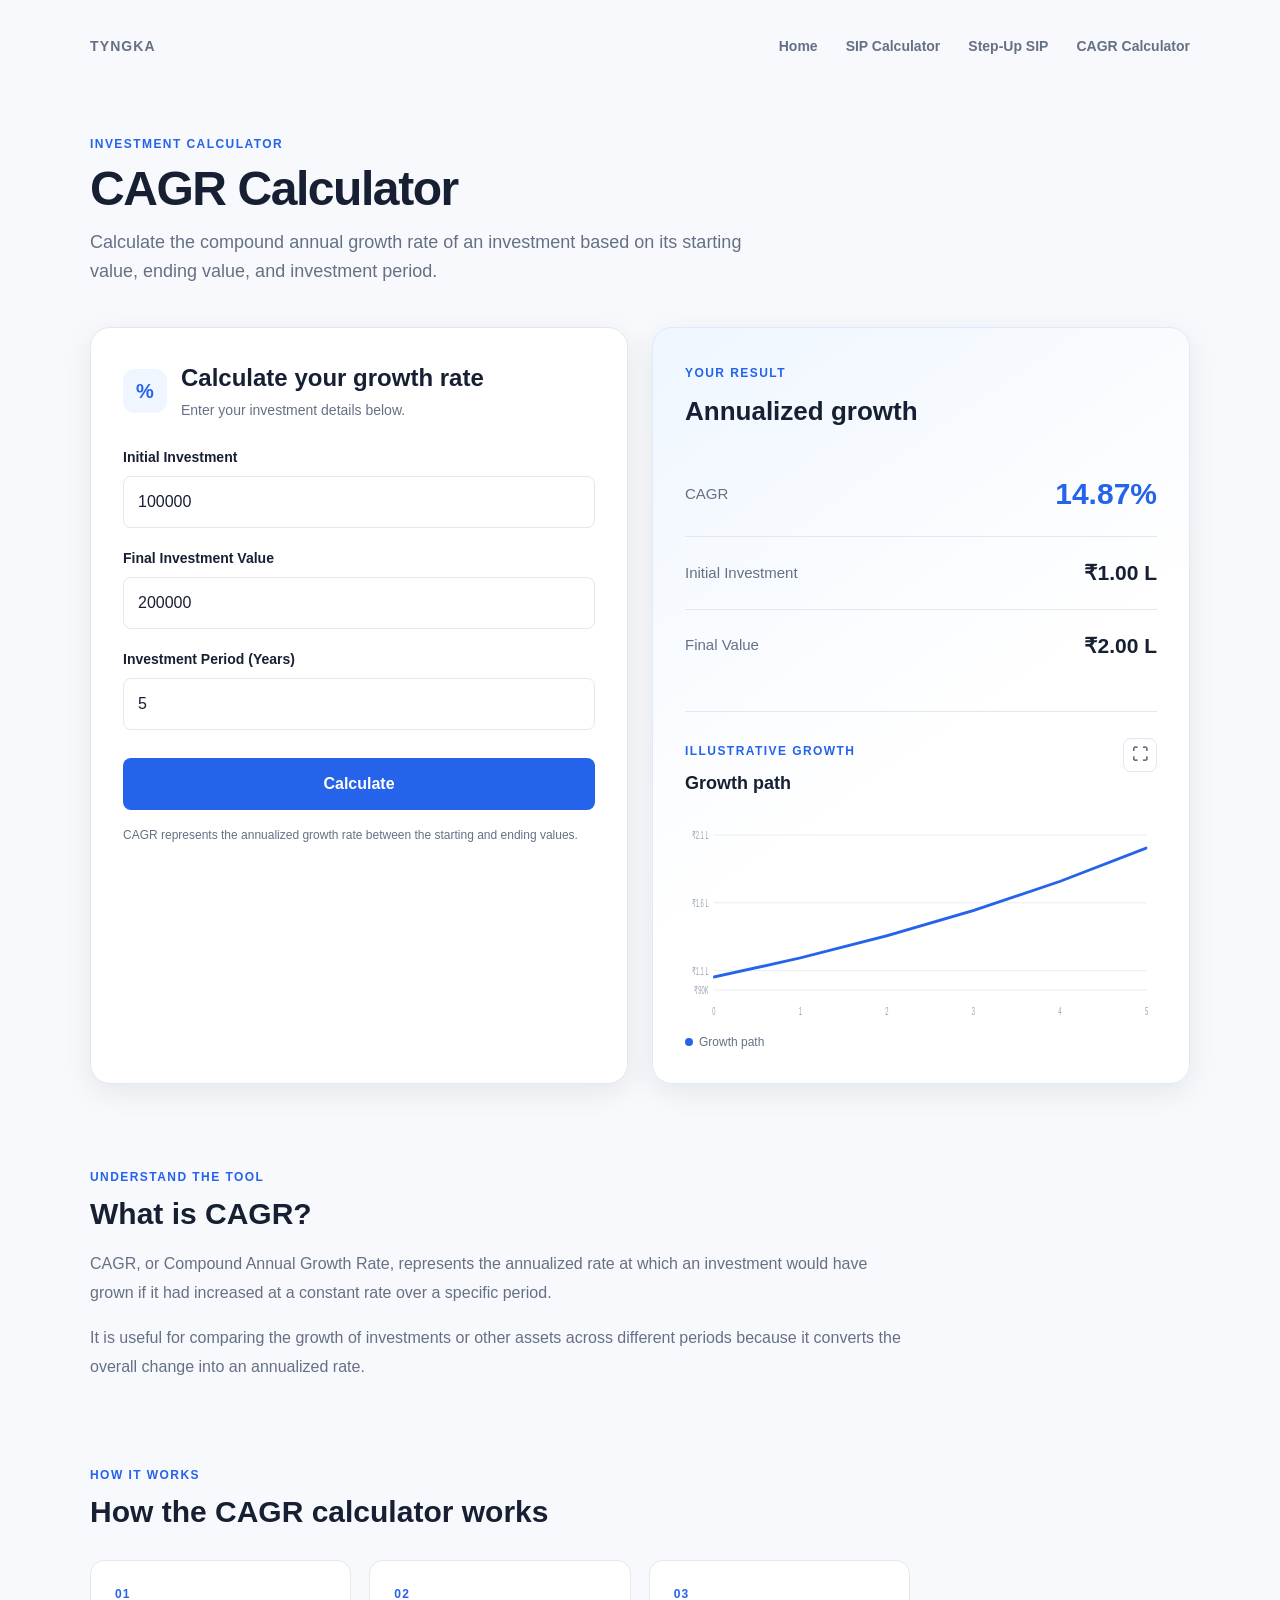
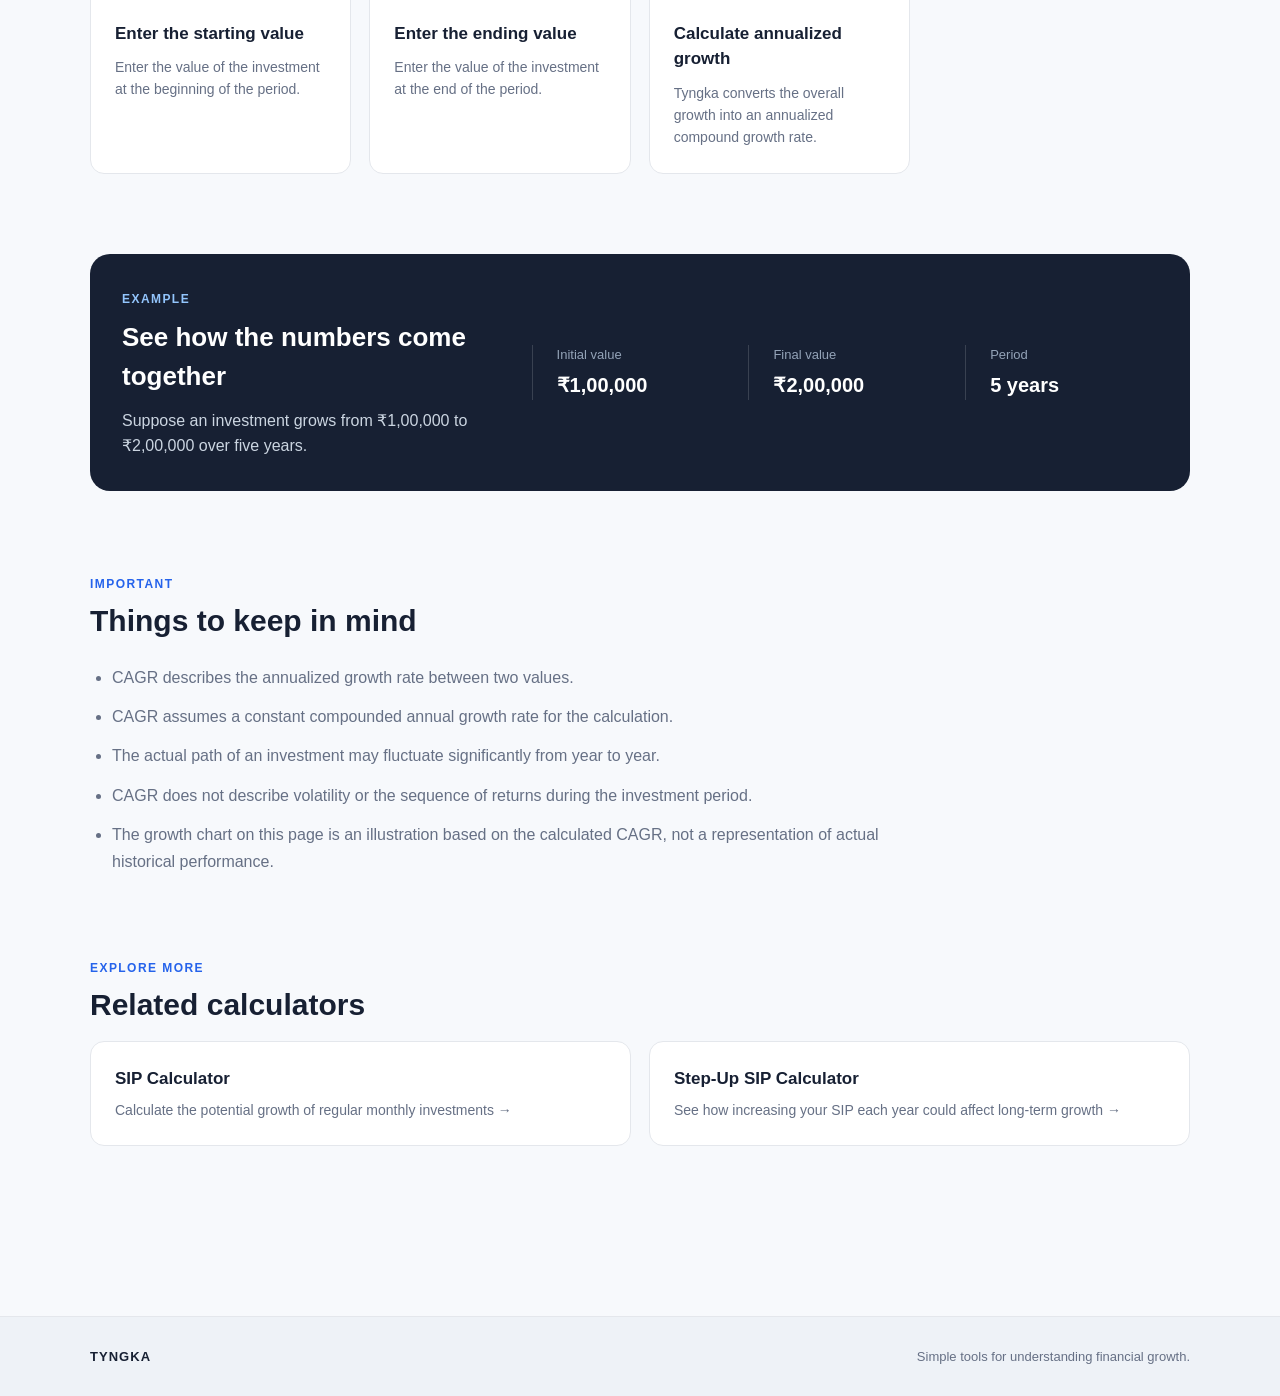
==== commit 27fcd96e: "Add SEO navigation and accessibility foundation" ====
--- a/frontend/cagr.html
+++ b/frontend/cagr.html
@@ -18,7 +18,10 @@
         name="description"
         content="Use the Tyngka CAGR Calculator to calculate the compound annual growth rate of an investment based on its starting value, ending value, and investment period."
     >
-
+    <link
+        rel="canonical"
+        href="https://tyngka.com/cagr.html"
+    >
     <link
         rel="stylesheet"
         href="style.css"
@@ -33,26 +36,20 @@
 
         <!-- Navigation -->
 
-        <nav class="navigation">
-
-            <a href="index.html">
-                Home
-            </a>
-
-            <a href="sip.html">
-                SIP Calculator
-            </a>
-
-            <a href="step-up-sip.html">
-                Step-Up SIP Calculator
-            </a>
-
-            <a href="cagr.html">
-                CAGR Calculator
-            </a>
-
-        </nav>
-
+	<nav class="navigation">
+	    <a href="index.html"
+	       class="brand"
+	       aria-label="Tyngka home">
+	        TYNGKA
+	    </a>
+
+	    <div class="navigation-links">
+	        <a href="index.html">Home</a>
+	        <a href="sip.html">SIP Calculator</a>
+	        <a href="step-up-sip.html">Step-Up SIP</a>
+	        <a href="cagr.html">CAGR Calculator</a>
+	    </div>
+	</nav>
 
         <!-- Page Header -->
 
--- a/frontend/style.css
+++ b/frontend/style.css
@@ -61,18 +61,29 @@
 .navigation {
     display: flex;
     align-items: center;
-    gap: 28px;
+    justify-content: space-between;
+    gap: 30px;
     margin-bottom: 70px;
     padding: 4px 0;
 }
 
-.navigation::before {
-    content: "TYNGKA";
-    margin-right: auto;
+.brand {
+    flex-shrink: 0;
+    color: var(--tyngka-primary);
+    text-decoration: none;
     font-size: 20px;
     font-weight: 800;
     letter-spacing: 0.08em;
-    color: var(--tyngka-primary);
+}
+
+.brand:hover {
+    color: var(--tyngka-primary-dark);
+}
+
+.navigation-links {
+    display: flex;
+    align-items: center;
+    gap: 28px;
 }
 
 .navigation a {
@@ -85,6 +96,12 @@
 
 .navigation a:hover {
     color: var(--tyngka-primary);
+}
+
+.navigation a:focus-visible {
+    outline: 3px solid rgba(37, 99, 235, 0.25);
+    outline-offset: 4px;
+    border-radius: 4px;
 }
 
 
@@ -304,7 +321,6 @@
     line-height: 1.7;
 }
 
-
 /* ---------- Mobile ---------- */
 
 @media (max-width: 850px) {
@@ -316,19 +332,23 @@
 @media (max-width: 600px) {
 
     .container {
-        width: min(100% - 32px, var(--content-width));
+        width: min(
+            100% - 32px,
+            var(--content-width)
+        );
         padding: 20px 0 50px;
     }
 
     .navigation {
         flex-wrap: wrap;
+        gap: 18px;
+        margin-bottom: 45px;
+    }
+
+    .navigation-links {
+        width: 100%;
+        flex-wrap: wrap;
         gap: 14px 20px;
-        margin-bottom: 45px;
-    }
-
-    .navigation::before {
-        width: 100%;
-        margin-bottom: 4px;
     }
 
     h1 {
@@ -1043,3 +1063,619 @@
         height: 300px;
     }
 }
+
+/* =========================================================
+   HOMEPAGE
+   ========================================================= */
+
+.homepage {
+    padding-bottom: 100px;
+}
+
+
+/* Hero */
+
+.hero-section {
+    display: grid;
+    grid-template-columns: minmax(0, 1.15fr) minmax(340px, 0.85fr);
+    gap: 70px;
+    align-items: center;
+    min-height: 560px;
+    margin-bottom: 100px;
+}
+
+.hero-content {
+    max-width: 700px;
+}
+
+.hero-content h1 {
+    max-width: 700px;
+    margin-bottom: 24px;
+    font-size: clamp(42px, 6vw, 68px);
+    line-height: 1.04;
+    letter-spacing: -0.045em;
+}
+
+.hero-content h1 span {
+    display: block;
+    color: var(--tyngka-primary);
+}
+
+.hero-description {
+    max-width: 650px;
+    margin: 0;
+    color: var(--tyngka-muted);
+    font-size: 19px;
+    line-height: 1.75;
+}
+
+.hero-actions {
+    display: flex;
+    flex-wrap: wrap;
+    gap: 14px;
+    margin-top: 34px;
+}
+
+.hero-button {
+    display: inline-flex;
+    align-items: center;
+    justify-content: center;
+    min-height: 48px;
+    padding: 0 22px;
+    border-radius: 10px;
+    text-decoration: none;
+    font-size: 14px;
+    font-weight: 700;
+    transition:
+        transform 0.2s ease,
+        box-shadow 0.2s ease,
+        background 0.2s ease;
+}
+
+.hero-button.primary {
+    background: var(--tyngka-primary);
+    color: white;
+    box-shadow: 0 8px 20px rgba(37, 99, 235, 0.18);
+}
+
+.hero-button.primary:hover {
+    background: var(--tyngka-primary-dark);
+    color: white;
+    transform: translateY(-2px);
+    box-shadow: 0 12px 25px rgba(37, 99, 235, 0.24);
+}
+
+.hero-button.secondary {
+    background: white;
+    color: var(--tyngka-text);
+    border: 1px solid var(--tyngka-border);
+}
+
+.hero-button.secondary:hover {
+    border-color: #c7d7fe;
+    transform: translateY(-2px);
+}
+
+
+/* Hero visual */
+
+.hero-visual {
+    position: relative;
+}
+
+.hero-visual-card {
+    position: relative;
+    overflow: hidden;
+    padding: 34px;
+    background:
+        linear-gradient(
+            145deg,
+            #eff6ff 0%,
+            #ffffff 60%
+        );
+    border: 1px solid #dbeafe;
+    border-radius: 28px;
+    box-shadow:
+        0 25px 60px rgba(16, 24, 40, 0.10);
+}
+
+.hero-visual-card::after {
+    content: "";
+    position: absolute;
+    width: 220px;
+    height: 220px;
+    right: -100px;
+    top: -100px;
+    background: #dbeafe;
+    border-radius: 50%;
+    opacity: 0.45;
+}
+
+.hero-value {
+    position: relative;
+    z-index: 1;
+    margin-top: 14px;
+    color: var(--tyngka-primary);
+    font-size: clamp(40px, 5vw, 58px);
+    font-weight: 800;
+    letter-spacing: -0.04em;
+}
+
+.hero-visual-card p {
+    position: relative;
+    z-index: 1;
+    max-width: 380px;
+    margin: 12px 0 0;
+    color: var(--tyngka-muted);
+    line-height: 1.7;
+}
+
+.hero-mini-chart {
+    position: relative;
+    z-index: 1;
+    display: flex;
+    align-items: flex-end;
+    gap: 7px;
+    height: 120px;
+    margin-top: 35px;
+    padding-top: 15px;
+    border-bottom: 1px solid var(--tyngka-border);
+}
+
+.hero-mini-chart span {
+    display: block;
+    flex: 1;
+    min-width: 10px;
+    background: linear-gradient(
+        to top,
+        #bfdbfe,
+        var(--tyngka-primary)
+    );
+    border-radius: 5px 5px 0 0;
+}
+
+.hero-mini-chart span:nth-child(1) {
+    height: 20%;
+}
+
+.hero-mini-chart span:nth-child(2) {
+    height: 28%;
+}
+
+.hero-mini-chart span:nth-child(3) {
+    height: 36%;
+}
+
+.hero-mini-chart span:nth-child(4) {
+    height: 48%;
+}
+
+.hero-mini-chart span:nth-child(5) {
+    height: 61%;
+}
+
+.hero-mini-chart span:nth-child(6) {
+    height: 78%;
+}
+
+.hero-mini-chart span:nth-child(7) {
+    height: 100%;
+}
+
+.hero-chart-label {
+    position: relative;
+    z-index: 1;
+    margin-top: 10px;
+    color: var(--tyngka-muted);
+    font-size: 12px;
+}
+
+
+/* Homepage sections */
+
+.home-section {
+    margin-top: 110px;
+}
+
+.section-heading {
+    max-width: 720px;
+    margin-bottom: 38px;
+}
+
+.section-heading h2 {
+    margin: 0 0 14px;
+    font-size: clamp(30px, 4vw, 42px);
+    line-height: 1.15;
+    letter-spacing: -0.03em;
+}
+
+.section-heading p {
+    margin: 0;
+    color: var(--tyngka-muted);
+    font-size: 17px;
+    line-height: 1.7;
+}
+
+
+/* Calculator cards */
+
+.home-calculator-grid {
+    display: grid;
+    grid-template-columns: repeat(3, 1fr);
+    gap: 20px;
+}
+
+.home-calculator-card {
+    position: relative;
+    display: flex;
+    flex-direction: column;
+    min-height: 300px;
+    padding: 30px;
+    background: var(--tyngka-surface);
+    border: 1px solid var(--tyngka-border);
+    border-radius: var(--radius-lg);
+    box-shadow: var(--shadow-card);
+    text-decoration: none;
+    color: inherit;
+    transition:
+        transform 0.2s ease,
+        box-shadow 0.2s ease,
+        border-color 0.2s ease;
+}
+
+.home-calculator-card:hover {
+    transform: translateY(-5px);
+    border-color: #c7d7fe;
+    box-shadow: var(--shadow-hover);
+}
+
+.home-calculator-card.featured {
+    background:
+        linear-gradient(
+            145deg,
+            #eff6ff 0%,
+            #ffffff 70%
+        );
+    border-color: #dbeafe;
+}
+
+.home-card-icon {
+    display: flex;
+    align-items: center;
+    justify-content: center;
+    width: 48px;
+    height: 48px;
+    margin-bottom: 25px;
+    background: #eff6ff;
+    color: var(--tyngka-primary);
+    border-radius: 13px;
+    font-size: 21px;
+    font-weight: 800;
+}
+
+.home-calculator-card .card-label {
+    margin-bottom: 8px;
+    color: var(--tyngka-primary);
+    font-size: 11px;
+    font-weight: 800;
+    letter-spacing: 0.1em;
+}
+
+.home-calculator-card h3 {
+    margin: 0 0 12px;
+    font-size: 23px;
+    line-height: 1.25;
+}
+
+.home-calculator-card p {
+    margin: 0;
+    color: var(--tyngka-muted);
+    line-height: 1.65;
+}
+
+.card-link {
+    margin-top: auto;
+    padding-top: 28px;
+    color: var(--tyngka-primary);
+    font-size: 14px;
+    font-weight: 700;
+}
+
+
+/* Why section */
+
+.why-section {
+    padding-top: 20px;
+}
+
+.why-grid {
+    display: grid;
+    grid-template-columns: repeat(3, 1fr);
+    gap: 20px;
+}
+
+.why-card {
+    padding: 28px;
+    border-top: 1px solid var(--tyngka-border);
+}
+
+.why-number {
+    display: block;
+    margin-bottom: 22px;
+    color: var(--tyngka-primary);
+    font-size: 12px;
+    font-weight: 800;
+    letter-spacing: 0.1em;
+}
+
+.why-card h3 {
+    margin: 0 0 10px;
+    font-size: 21px;
+}
+
+.why-card p {
+    margin: 0;
+    color: var(--tyngka-muted);
+    line-height: 1.7;
+}
+
+
+/* Education */
+
+.education-section {
+    display: grid;
+    grid-template-columns: 1.15fr 0.85fr;
+    gap: 50px;
+    align-items: center;
+    padding: 55px;
+    background: var(--tyngka-text);
+    color: white;
+    border-radius: 28px;
+}
+
+.education-content {
+    max-width: 680px;
+}
+
+.education-content .eyebrow {
+    color: #93c5fd;
+}
+
+.education-content h2 {
+    margin: 0 0 20px;
+    font-size: clamp(30px, 4vw, 42px);
+    line-height: 1.15;
+    letter-spacing: -0.03em;
+}
+
+.education-content p {
+    margin: 0 0 16px;
+    color: #cbd5e1;
+    line-height: 1.75;
+}
+
+.text-link {
+    display: inline-block;
+    margin-top: 12px;
+    color: #93c5fd;
+    text-decoration: none;
+    font-weight: 700;
+}
+
+.text-link:hover {
+    color: white;
+}
+
+.education-highlight {
+    display: grid;
+    gap: 14px;
+}
+
+.education-stat {
+    padding: 25px;
+    background: rgba(255, 255, 255, 0.06);
+    border: 1px solid rgba(255, 255, 255, 0.10);
+    border-radius: 16px;
+}
+
+.education-stat span {
+    display: block;
+    margin-bottom: 8px;
+    color: #94a3b8;
+    font-size: 11px;
+    font-weight: 800;
+    letter-spacing: 0.1em;
+}
+
+.education-stat strong {
+    display: block;
+    color: white;
+    font-size: 28px;
+}
+
+.education-stat p {
+    margin: 6px 0 0;
+    color: #94a3b8;
+    font-size: 13px;
+}
+
+
+/* CTA */
+
+.home-cta {
+    margin-top: 110px;
+    padding: 70px 30px;
+    text-align: center;
+    background:
+        linear-gradient(
+            145deg,
+            #eff6ff,
+            #ffffff
+        );
+    border: 1px solid #dbeafe;
+    border-radius: 28px;
+}
+
+.home-cta h2 {
+    max-width: 700px;
+    margin: 0 auto 16px;
+    font-size: clamp(32px, 5vw, 48px);
+    line-height: 1.12;
+    letter-spacing: -0.035em;
+}
+
+.home-cta p {
+    max-width: 600px;
+    margin: 0 auto 30px;
+    color: var(--tyngka-muted);
+    line-height: 1.7;
+}
+
+
+/* Footer */
+
+.homepage-footer {
+    align-items: center;
+}
+
+.homepage-footer p {
+    margin: 8px 0 0;
+}
+
+.footer-links {
+    display: flex;
+    flex-wrap: wrap;
+    gap: 20px;
+}
+
+.footer-links a {
+    color: var(--tyngka-muted);
+    text-decoration: none;
+}
+
+.footer-links a:hover {
+    color: var(--tyngka-primary);
+}
+
+
+/* Homepage responsive */
+
+@media (max-width: 900px) {
+
+    .hero-section {
+        grid-template-columns: 1fr;
+        gap: 45px;
+        min-height: auto;
+    }
+
+    .hero-visual {
+        max-width: 600px;
+    }
+
+    .home-calculator-grid {
+        grid-template-columns: 1fr;
+    }
+
+    .home-calculator-card {
+        min-height: 250px;
+    }
+
+    .why-grid {
+        grid-template-columns: 1fr;
+    }
+
+    .education-section {
+        grid-template-columns: 1fr;
+        padding: 40px;
+    }
+
+}
+
+
+@media (max-width: 600px) {
+
+    .homepage {
+        padding-bottom: 70px;
+    }
+
+    .hero-section {
+        margin-bottom: 70px;
+    }
+
+    .hero-content h1 {
+        font-size: 42px;
+    }
+
+    .hero-description {
+        font-size: 16px;
+    }
+
+    .hero-actions {
+        flex-direction: column;
+    }
+
+    .hero-button {
+        width: 100%;
+    }
+
+    .home-section {
+        margin-top: 75px;
+    }
+
+    .section-heading {
+        margin-bottom: 28px;
+    }
+
+    .section-heading h2 {
+        font-size: 30px;
+    }
+
+    .education-section {
+        margin-left: -8px;
+        margin-right: -8px;
+        padding: 30px 24px;
+        border-radius: 22px;
+    }
+
+    .home-cta {
+        margin-top: 75px;
+        padding: 50px 24px;
+        border-radius: 22px;
+    }
+
+    .home-cta h2 {
+        font-size: 32px;
+    }
+
+    .homepage-footer {
+        align-items: flex-start;
+    }
+
+    .footer-links {
+        gap: 14px;
+    }
+
+}
+/* =========================================================
+   ACCESSIBILITY
+   ========================================================= */
+
+:focus-visible {
+    outline: 3px solid rgba(37, 99, 235, 0.35);
+    outline-offset: 3px;
+}
+
+@media (prefers-reduced-motion: reduce) {
+
+    html {
+        scroll-behavior: auto;
+    }
+
+    *,
+    *::before,
+    *::after {
+        transition-duration: 0.01ms !important;
+        animation-duration: 0.01ms !important;
+        animation-iteration-count: 1 !important;
+    }
+}
